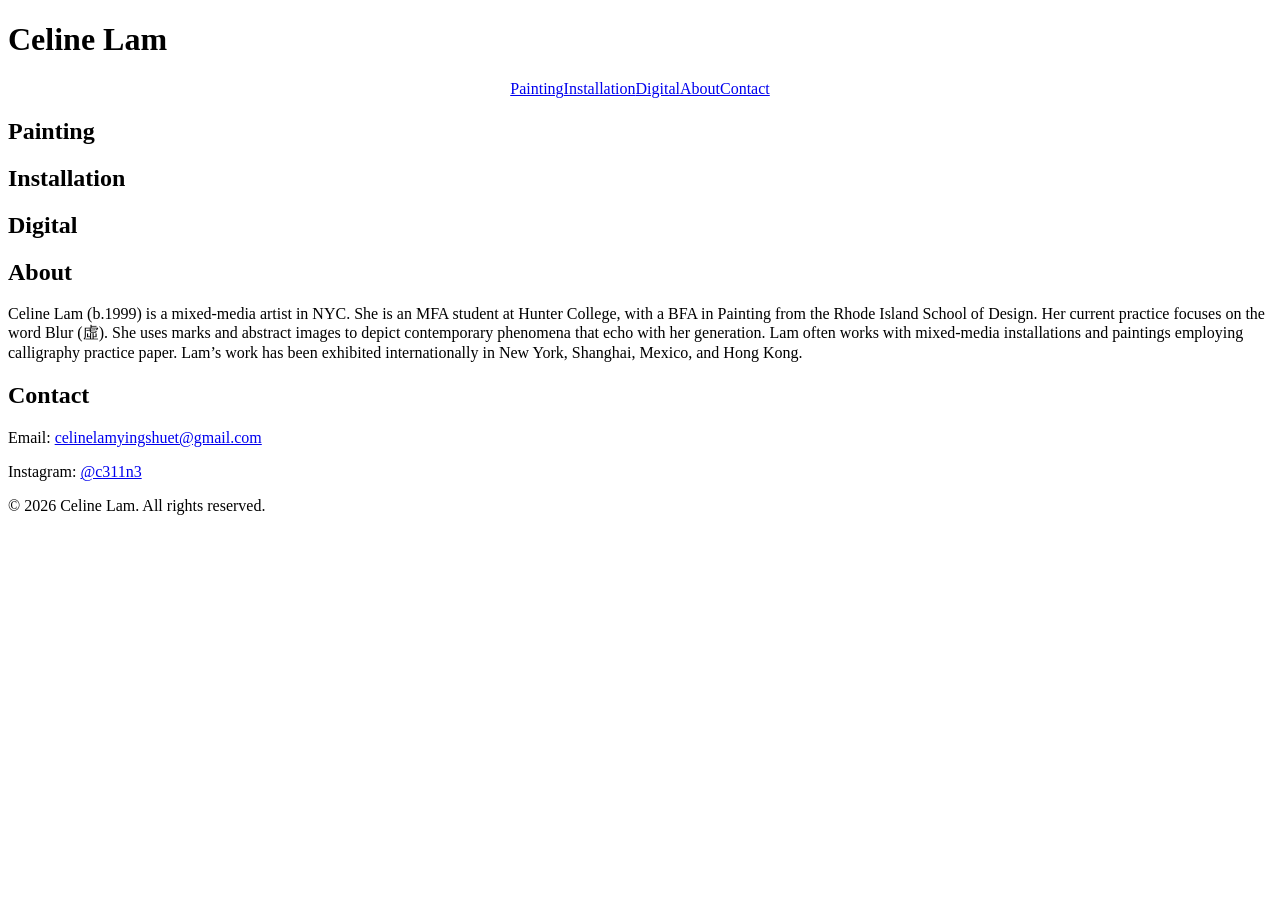
==== index.html @ 29508ee1 "Add files via upload" ====
<!DOCTYPE html>
<html lang="en">
<head>
    <meta charset="UTF-8">
    <meta name="viewport" content="width=device-width, initial-scale=1.0">
    <title>Artist Portfolio</title>
    <link rel="stylesheet" href="styles/main.css">
    <link rel="stylesheet" href="styles/animations.css">
</head>
<body>
    <header>
        <h1>Celine Lam</h1>
        <nav>
            <ul style="display: flex; list-style: none; justify-content: center; padding: 0;">
                <li><a href="#Painting">Painting</a></li>
                <li><a href="#Installation">Installation</a></li>
                <li><a href="#Digital">Digital</a></li>
                <li><a href="#about">About</a></li>
                <li><a href="#contact">Contact</a></li>
            </ul>
        </nav>
    </header>
    <main>
        <section id="portfolio">
            <h2>Painting</h2>
            <div class="portfolio-grid">
                <!-- Portfolio items will be dynamically loaded here -->
            </div>
        </section>
         <section id="Installation">
            <h2>Installation</h2>
            <div class="portfolio-grid">
                <!-- Portfolio items will be dynamically loaded here -->
            </div>
        </section>
         <section id="Digital">
            <h2>Digital</h2>
            <div class="portfolio-grid">
                <!-- Portfolio items will be dynamically loaded here -->
            </div>
        </section>
        <section id="about">
            <h2>About</h2>
            <p>Celine Lam (b.1999) is a mixed-media artist in NYC. She is an MFA student at Hunter College, with a BFA in Painting from the Rhode Island School of Design. Her current practice focuses on the word Blur (虛). She uses marks and abstract images to depict contemporary phenomena that echo with her generation. Lam often works with mixed-media installations and paintings employing calligraphy practice paper. Lam’s work has been exhibited internationally in New York, Shanghai, Mexico, and Hong Kong. 
</p>
        </section>
        <section id="contact">
            <h2>Contact</h2>
            <p>Email: <a href="mailto:celinelamyingshuet@gmail.com">celinelamyingshuet@gmail.com</a></p>
             <p>Instagram: <a href="https://www.instagram.com/c311n3/" target="_blank">@c311n3</a></p>
        </section>
    </main>
    <footer>
        <p>&copy; 2026 Celine Lam. All rights reserved.</p>
    </footer>
    <script src="scripts/main.js"></script>
    <script src="scripts/animations.js"></script>
    <script src="scripts/portfolio.js"></script>
</body>
</html>
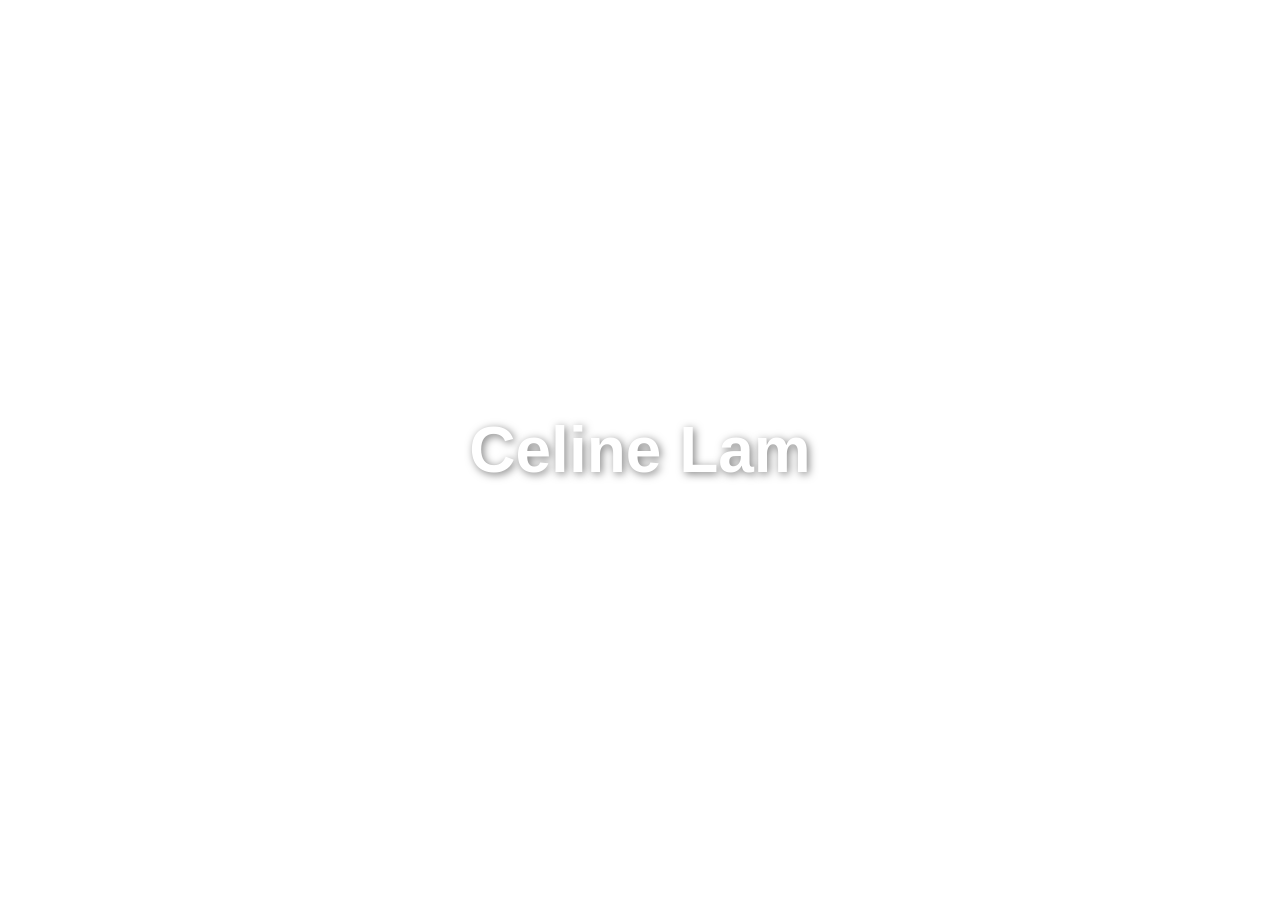
==== commit 2fbed983: "Add meta refresh to redirect to landing page" ====
--- a/index.html
+++ b/index.html
@@ -56,5 +56,6 @@
     <script src="scripts/main.js"></script>
     <script src="scripts/animations.js"></script>
     <script src="scripts/portfolio.js"></script>
+    <meta http-equiv="refresh" content="0; URL='landing.html'">
 </body>
-</html>+</html>
--- a/styles/main.css
+++ b/styles/main.css
@@ -0,0 +1,147 @@
+/* reset */
+* {
+  margin: 0;
+  padding: 0;
+  box-sizing: border-box;
+}
+
+/* base */
+body {
+  font-family: Arial, sans-serif;
+  font-size: 16px;
+  line-height: 1.6;
+  color: #333;
+  background: #fff;
+  margin: 20px;
+}
+
+a {
+  color: #333;
+  text-decoration: none;
+}
+
+a:hover {
+  text-decoration: underline;
+}
+
+/* header / nav */
+header {
+  background: #fff;
+  padding: 20px 0;
+  text-align: left;
+}
+
+h1 {
+  font-size: 2.5em;
+  margin-bottom: 12px;
+}
+
+nav {
+  margin-top: 12px;
+  text-align: left;
+}
+
+nav ul {
+  display: flex;
+  list-style: none;
+  justify-content: flex-start; /* left-align nav items */
+  padding: 0;
+  text-align: left;
+}
+
+nav li {
+  margin: 0 15px;
+  font-weight: bold;
+}
+
+/* portfolio grid */
+.portfolio-grid {
+  display: flex;
+  flex-wrap: wrap;
+  justify-content: flex-start;
+  gap: 20px;
+  padding: 20px 0;
+}
+
+.project {
+  background: #fff;
+  border: 1px solid #ddd;
+  border-radius: 5px;
+  padding: 15px;
+  width: calc(33% - 40px);
+  box-shadow: 0 2px 5px rgba(0, 0, 0, 0.1);
+  transition: transform 0.3s;
+}
+
+.project:hover {
+  transform: scale(1.05);
+}
+
+.project img {
+  width: 100%;
+  height: auto;
+  border-radius: 5px;
+  cursor: pointer;
+}
+
+.project h3 {
+  margin: 10px 0 8px;
+}
+
+.description {
+  font-size: 12px;
+  color: #999;
+  margin: 0;
+}
+
+/* sections */
+section {
+  margin: 20px 0;
+}
+
+/* footer */
+footer {
+  text-align: center;
+  padding: 20px 0;
+  background: #fff;
+  color: #333;
+}
+
+/* modal */
+.modal {
+  position: fixed;
+  inset: 0;
+  display: flex;
+  align-items: center;
+  justify-content: center;
+  background: transparent;
+  z-index: 1000;
+}
+
+.modal-content {
+  position: relative;
+  background: #fff;
+  padding: 20px;
+  border-radius: 8px;
+  max-width: 80vw;
+  max-height: 80vh;
+  box-shadow: 0 12px 30px rgba(0, 0, 0, 0.15);
+  display: flex;
+  flex-direction: column;
+  align-items: center;
+}
+
+.modal-content img {
+  max-width: 100%;
+  max-height: 70vh;
+  border-radius: 5px;
+}
+
+.close {
+  position: absolute;
+  top: 12px;
+  right: 12px;
+  font-size: 1.6rem;
+  cursor: pointer;
+  color: #333;
+}
--- a/styles/animations.css
+++ b/styles/animations.css
@@ -0,0 +1,47 @@
+@keyframes fadeIn {
+  from {
+    opacity: 0;
+  }
+  to {
+    opacity: 1;
+  }
+}
+
+@keyframes slideIn {
+  from {
+    transform: translateX(-100%);
+  }
+  to {
+    transform: translateX(0);
+  }
+}
+
+.fade-in {
+  animation: fadeIn 1s ease-in;
+}
+
+.slide-in {
+  animation: slideIn 0.5s ease-out;
+}
+
+.button-hover {
+  transition: background-color 0.3s ease, transform 0.3s ease;
+}
+
+.button-hover:hover {
+  background-color: #ff6347; /* Example hover color */
+  transform: scale(1.05);
+}
+
+.loading {
+  animation: spin 1s linear infinite;
+}
+
+@keyframes spin {
+  0% {
+    transform: rotate(0deg);
+  }
+  100% {
+    transform: rotate(360deg);
+  }
+}
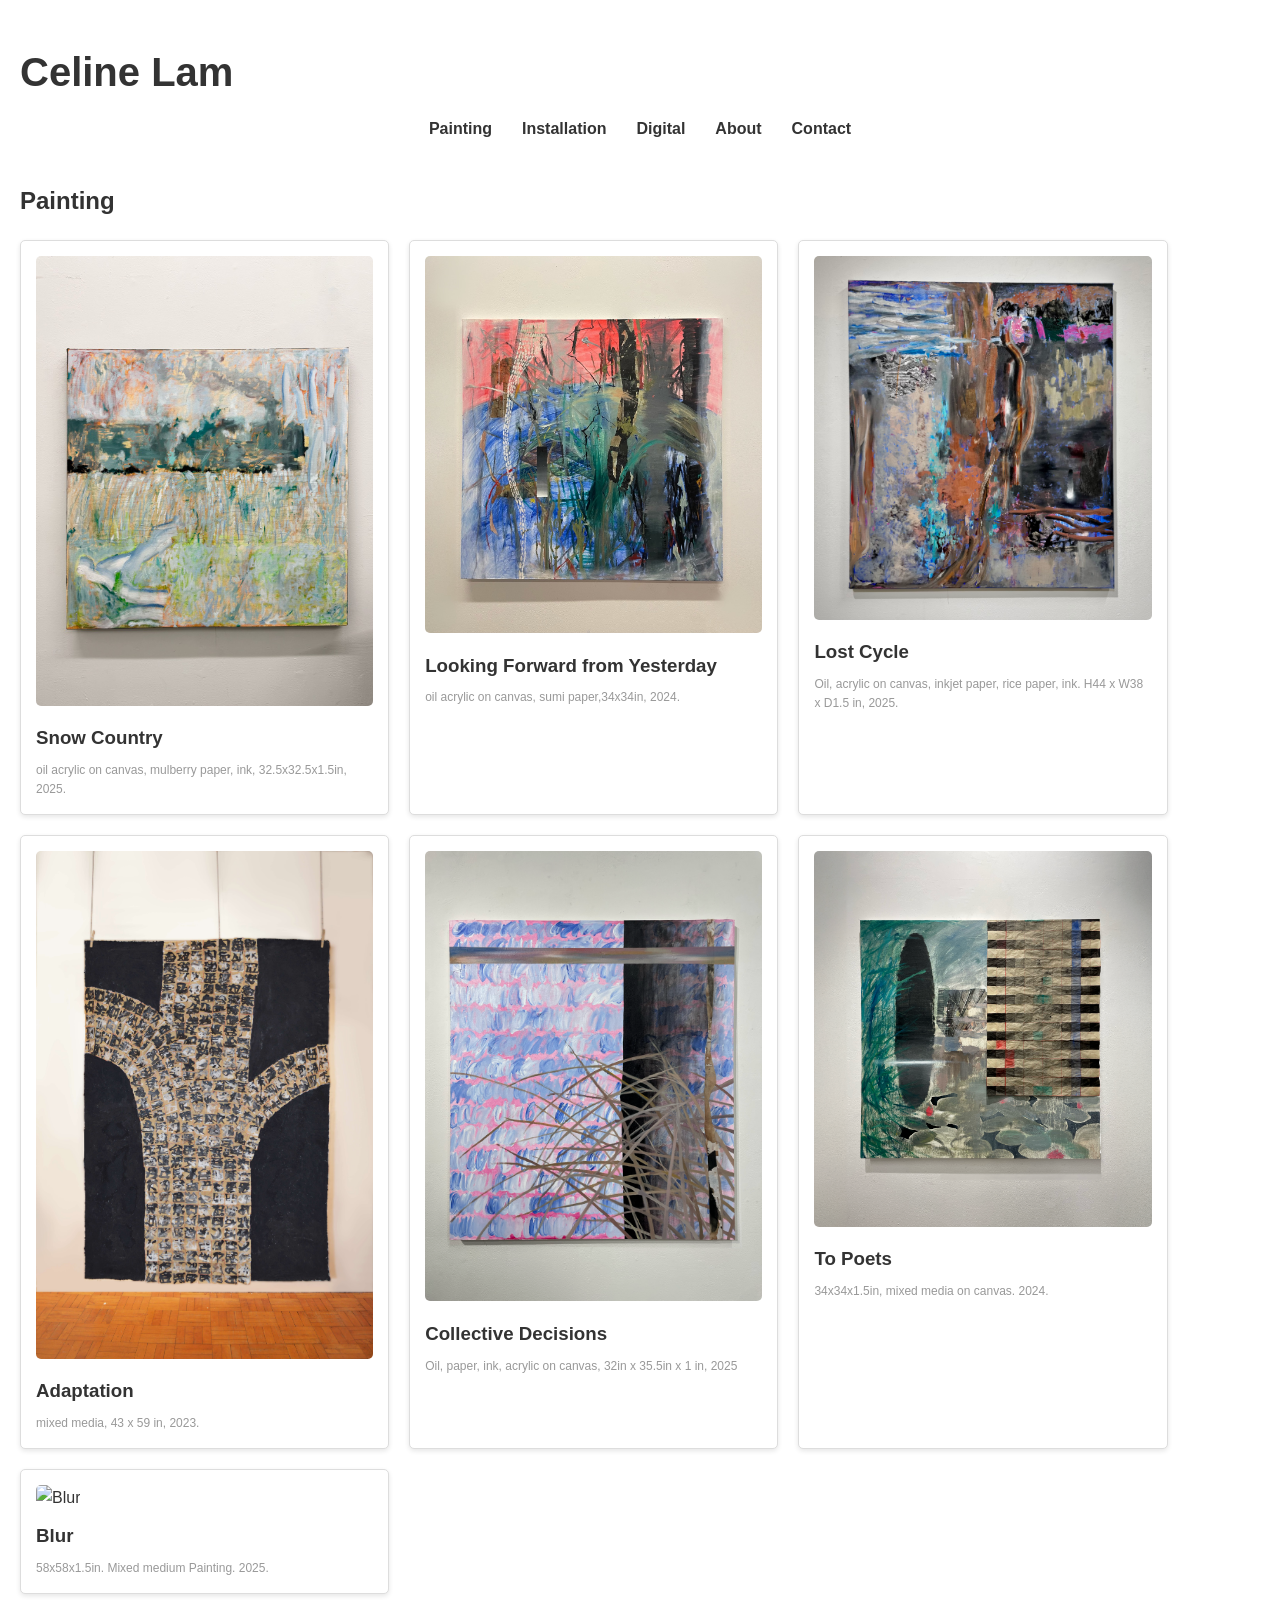
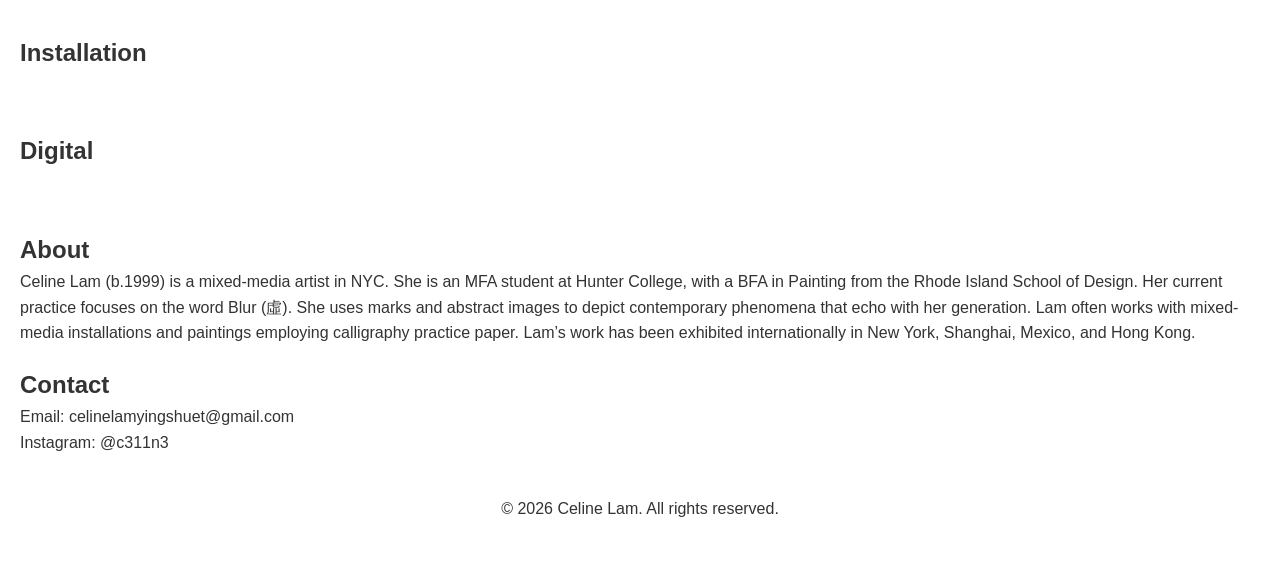
==== commit 30a1a5f4: "Remove meta refresh tag for landing page redirect" ====
--- a/index.html
+++ b/index.html
@@ -56,6 +56,5 @@
     <script src="scripts/main.js"></script>
     <script src="scripts/animations.js"></script>
     <script src="scripts/portfolio.js"></script>
-    <meta http-equiv="refresh" content="0; URL='landing.html'">
 </body>
 </html>
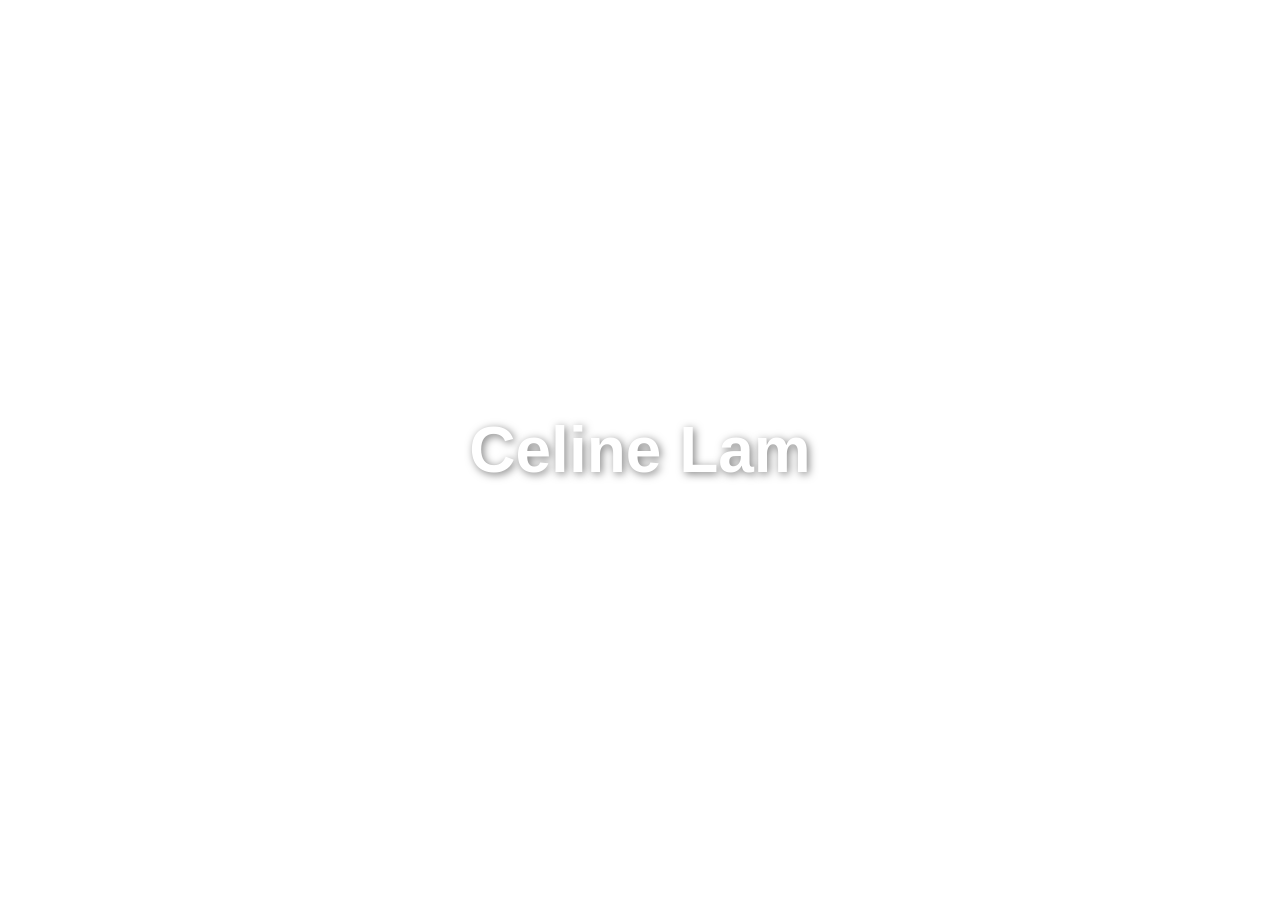
==== commit 92af6bc9: "Change landing page redirect from index.html to main.html" ====
--- a/index.html
+++ b/index.html
@@ -1,60 +1,15 @@
-<!DOCTYPE html>
 <html lang="en">
 <head>
     <meta charset="UTF-8">
     <meta name="viewport" content="width=device-width, initial-scale=1.0">
-    <title>Artist Portfolio</title>
-    <link rel="stylesheet" href="styles/main.css">
-    <link rel="stylesheet" href="styles/animations.css">
+    <title>Celine Lam - Artist</title>
+    <link rel="stylesheet" href="styles/landing.css">
 </head>
 <body>
-    <header>
-        <h1>Celine Lam</h1>
-        <nav>
-            <ul style="display: flex; list-style: none; justify-content: center; padding: 0;">
-                <li><a href="#Painting">Painting</a></li>
-                <li><a href="#Installation">Installation</a></li>
-                <li><a href="#Digital">Digital</a></li>
-                <li><a href="#about">About</a></li>
-                <li><a href="#contact">Contact</a></li>
-            </ul>
-        </nav>
-    </header>
-    <main>
-        <section id="portfolio">
-            <h2>Painting</h2>
-            <div class="portfolio-grid">
-                <!-- Portfolio items will be dynamically loaded here -->
-            </div>
-        </section>
-         <section id="Installation">
-            <h2>Installation</h2>
-            <div class="portfolio-grid">
-                <!-- Portfolio items will be dynamically loaded here -->
-            </div>
-        </section>
-         <section id="Digital">
-            <h2>Digital</h2>
-            <div class="portfolio-grid">
-                <!-- Portfolio items will be dynamically loaded here -->
-            </div>
-        </section>
-        <section id="about">
-            <h2>About</h2>
-            <p>Celine Lam (b.1999) is a mixed-media artist in NYC. She is an MFA student at Hunter College, with a BFA in Painting from the Rhode Island School of Design. Her current practice focuses on the word Blur (虛). She uses marks and abstract images to depict contemporary phenomena that echo with her generation. Lam often works with mixed-media installations and paintings employing calligraphy practice paper. Lam’s work has been exhibited internationally in New York, Shanghai, Mexico, and Hong Kong. 
-</p>
-        </section>
-        <section id="contact">
-            <h2>Contact</h2>
-            <p>Email: <a href="mailto:celinelamyingshuet@gmail.com">celinelamyingshuet@gmail.com</a></p>
-             <p>Instagram: <a href="https://www.instagram.com/c311n3/" target="_blank">@c311n3</a></p>
-        </section>
-    </main>
-    <footer>
-        <p>&copy; 2026 Celine Lam. All rights reserved.</p>
-    </footer>
-    <script src="scripts/main.js"></script>
-    <script src="scripts/animations.js"></script>
-    <script src="scripts/portfolio.js"></script>
+    <div class="landing-container" onclick="window.location.href='main.html';">
+        <div class="landing-content">
+            <h1>Celine Lam</h1>
+        </div>
+    </div>
 </body>
 </html>
--- a/styles/landing.css
+++ b/styles/landing.css
@@ -0,0 +1,33 @@
+* {
+    margin: 0;
+    padding: 0;
+    box-sizing: border-box;
+}
+
+body {
+    font-family: Arial, sans-serif;
+    overflow: hidden;
+}
+
+.landing-container {
+    width: 100vw;
+    height: 100vh;
+    background: url('../assets/images/landing/background.jpeg') center/cover no-repeat;
+    display: flex;
+    align-items: center;
+    justify-content: center;
+    cursor: pointer;
+}
+
+.landing-content {
+    text-align: center;
+    color: white;
+    font-size: 2em;
+    font-weight: bold;
+    text-shadow: 2px 2px 8px rgba(0, 0, 0, 0.5);
+}
+
+.landing-container:hover {
+    opacity: 0.95;
+    transition: opacity 0.3s ease;
+}
